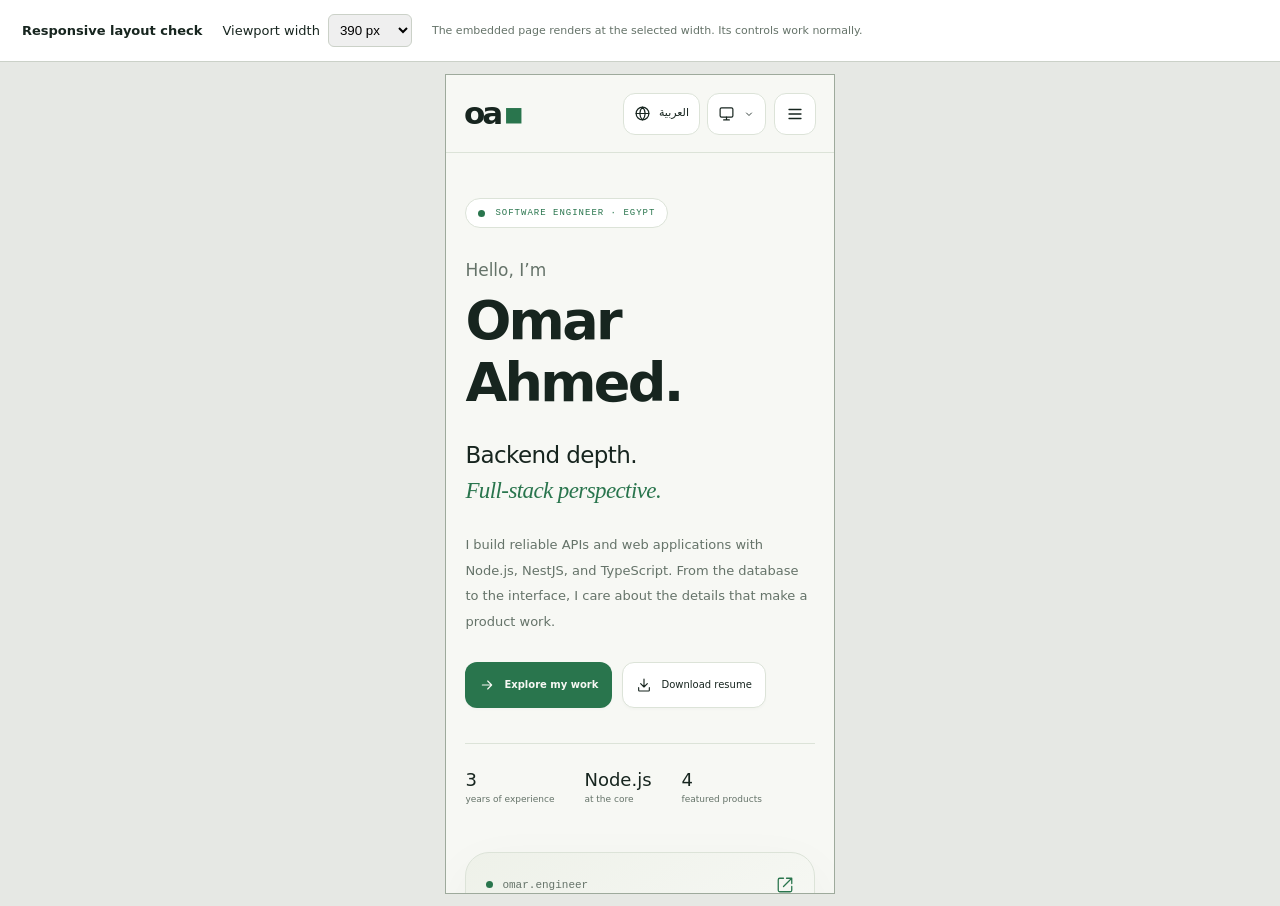
==== layout-check.html @ e49c79f0 "Polish accessible controls, icons and responsive navigation" ====
<!doctype html><html lang="en"><head><meta charset="utf-8"><meta name="viewport" content="width=device-width,initial-scale=1"><meta name="robots" content="noindex,nofollow"><title>Portfolio responsive layout check</title><style>*{box-sizing:border-box}body{margin:0;background:#e6e8e4;font:13px system-ui;color:#17251f}header{display:flex;align-items:center;gap:20px;flex-wrap:wrap;padding:12px 22px;min-height:62px;background:#fff;border-bottom:1px solid #cbd1c8}label{display:flex;align-items:center;gap:8px}select{padding:7px;border:1px solid #cbd1c8;border-radius:6px}main{overflow:auto;padding:12px;text-align:center}iframe{display:block;margin:0 auto;border:1px solid #9eaa9c;height:820px;background:white;width:390px}p{font-size:11px;color:#657369;margin:0}</style></head><body><header><strong>Responsive layout check</strong><label>Viewport width <select id="viewport" aria-label="Viewport width"><option value="320">320 px</option><option value="360">360 px</option><option value="390" selected>390 px</option><option value="520">520 px</option><option value="768">768 px</option><option value="1024">1024 px</option><option value="1440">1440 px</option></select></label><p>The embedded page renders at the selected width. Its controls work normally.</p></header><main><iframe id="preview" title="Responsive portfolio preview" src="./?v=20261017d"></iframe></main><script>document.getElementById('viewport').addEventListener('change',e=>document.getElementById('preview').style.width=e.target.value+'px');</script></body></html>
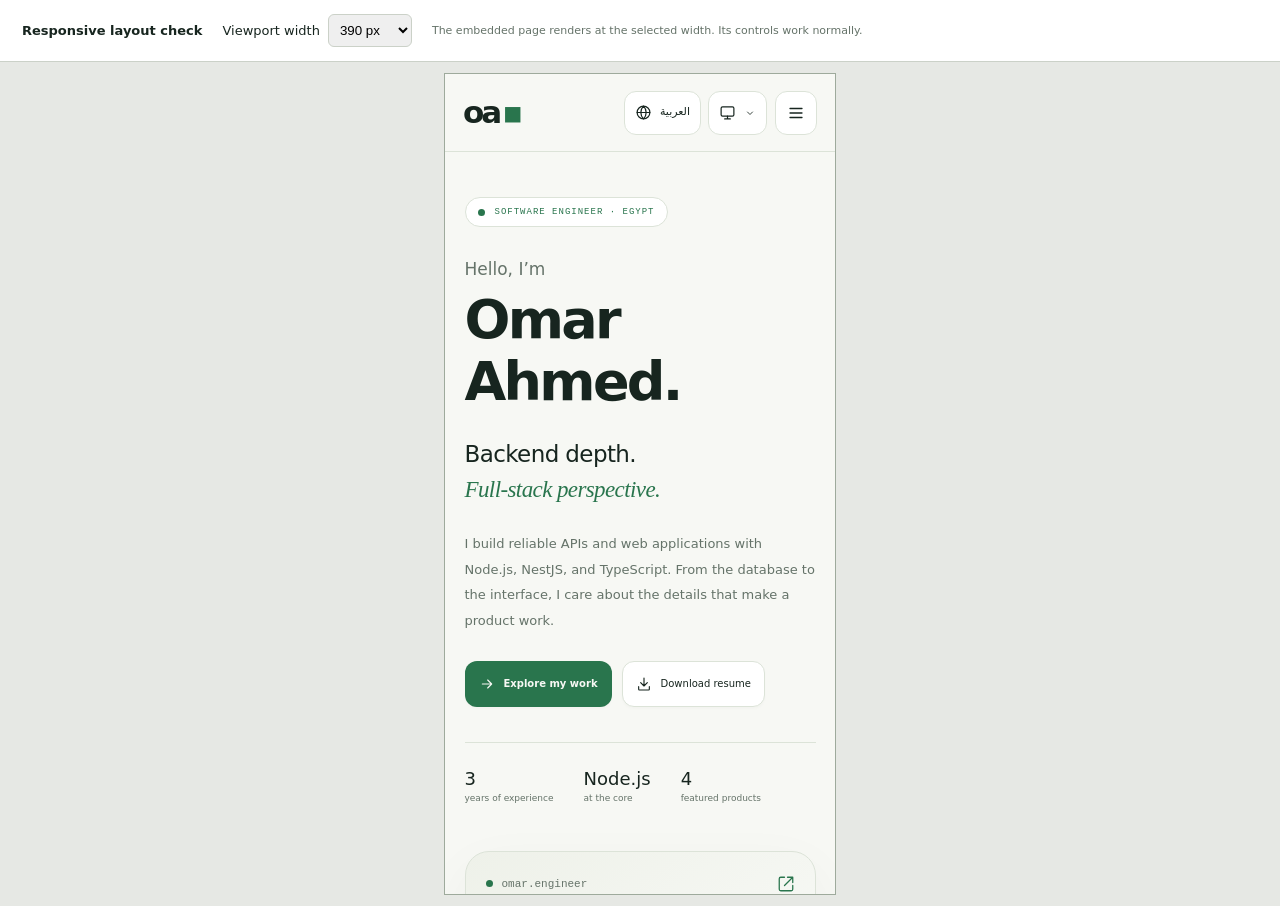
==== commit 6d87ad67: "Refine touch targets and responsive QA accuracy" ====
--- a/layout-check.html
+++ b/layout-check.html
@@ -1 +1 @@
-<!doctype html><html lang="en"><head><meta charset="utf-8"><meta name="viewport" content="width=device-width,initial-scale=1"><meta name="robots" content="noindex,nofollow"><title>Portfolio responsive layout check</title><style>*{box-sizing:border-box}body{margin:0;background:#e6e8e4;font:13px system-ui;color:#17251f}header{display:flex;align-items:center;gap:20px;flex-wrap:wrap;padding:12px 22px;min-height:62px;background:#fff;border-bottom:1px solid #cbd1c8}label{display:flex;align-items:center;gap:8px}select{padding:7px;border:1px solid #cbd1c8;border-radius:6px}main{overflow:auto;padding:12px;text-align:center}iframe{display:block;margin:0 auto;border:1px solid #9eaa9c;height:820px;background:white;width:390px}p{font-size:11px;color:#657369;margin:0}</style></head><body><header><strong>Responsive layout check</strong><label>Viewport width <select id="viewport" aria-label="Viewport width"><option value="320">320 px</option><option value="360">360 px</option><option value="390" selected>390 px</option><option value="520">520 px</option><option value="768">768 px</option><option value="1024">1024 px</option><option value="1440">1440 px</option></select></label><p>The embedded page renders at the selected width. Its controls work normally.</p></header><main><iframe id="preview" title="Responsive portfolio preview" src="./?v=20261017d"></iframe></main><script>document.getElementById('viewport').addEventListener('change',e=>document.getElementById('preview').style.width=e.target.value+'px');</script></body></html>
+<!doctype html><html lang="en"><head><meta charset="utf-8"><meta name="viewport" content="width=device-width,initial-scale=1"><meta name="robots" content="noindex,nofollow"><title>Portfolio responsive layout check</title><style>*{box-sizing:border-box}body{margin:0;background:#e6e8e4;font:13px system-ui;color:#17251f}header{display:flex;align-items:center;gap:20px;flex-wrap:wrap;padding:12px 22px;min-height:62px;background:#fff;border-bottom:1px solid #cbd1c8}label{display:flex;align-items:center;gap:8px}select{padding:7px;border:1px solid #cbd1c8;border-radius:6px}main{overflow:auto;padding:12px;text-align:center}iframe{display:block;margin:0 auto;border:0;outline:1px solid #9eaa9c;height:820px;background:white;width:390px}p{font-size:11px;color:#657369;margin:0}</style></head><body><header><strong>Responsive layout check</strong><label>Viewport width <select id="viewport" aria-label="Viewport width"><option value="320">320 px</option><option value="360">360 px</option><option value="390" selected>390 px</option><option value="520">520 px</option><option value="768">768 px</option><option value="1024">1024 px</option><option value="1440">1440 px</option></select></label><p>The embedded page renders at the selected width. Its controls work normally.</p></header><main><iframe id="preview" title="Responsive portfolio preview" src="./?v=20261017e"></iframe></main><script>document.getElementById('viewport').addEventListener('change',e=>document.getElementById('preview').style.width=e.target.value+'px');</script></body></html>
